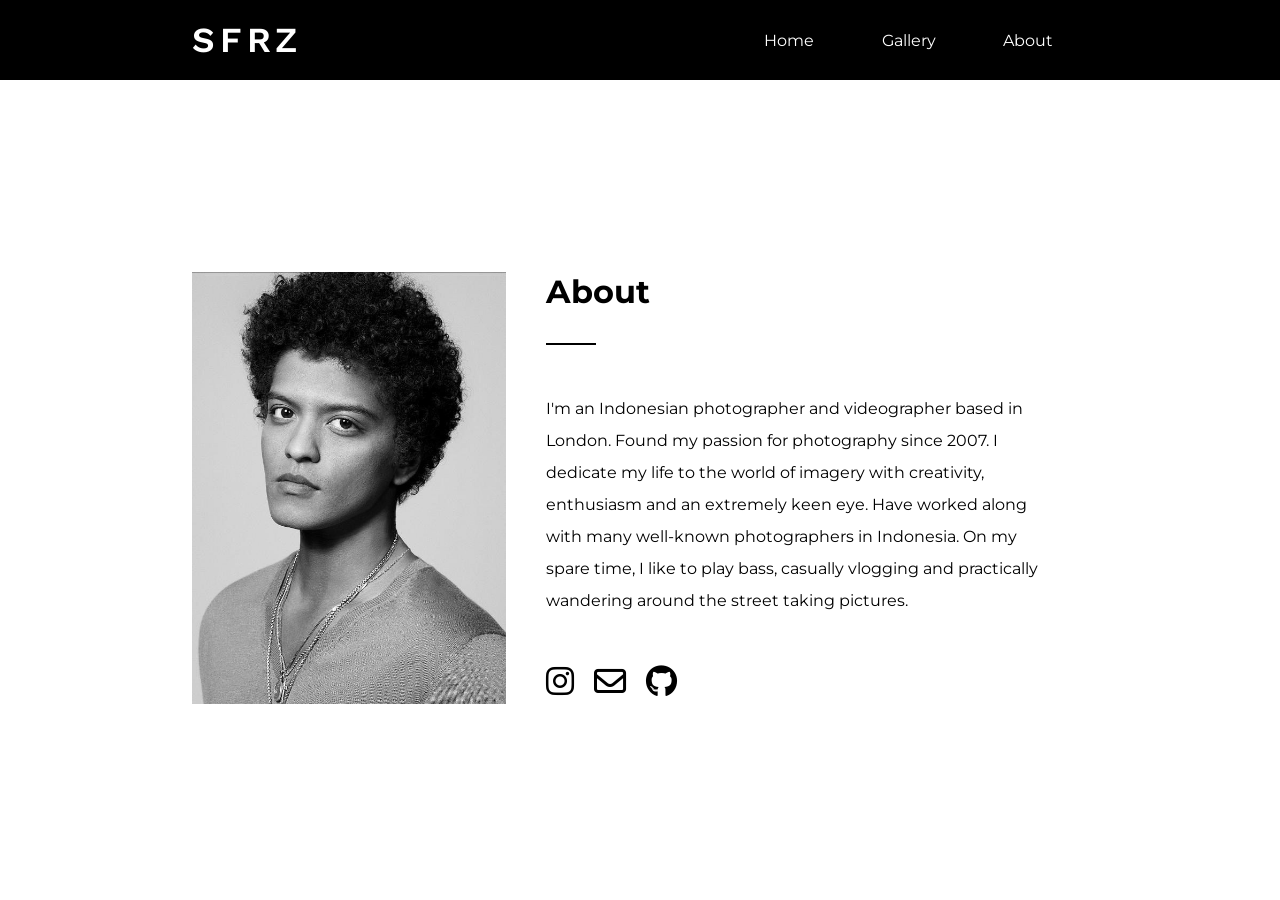
==== about.html @ ab12ffb9 "Update navigation link" ====
<!DOCTYPE html>
<html lang="en">

<head>
    <meta charset="UTF-8">
    <meta name="viewport" content="width=device-width, initial-scale=1.0">
    <title>SFRZ</title>
    <link rel="preconnect" href="https://fonts.googleapis.com">
    <link rel="preconnect" href="https://fonts.gstatic.com" crossorigin>
    <link href="https://fonts.googleapis.com/css2?family=Montserrat:ital,wght@0,100..900;1,100..900&display=swap"
        rel="stylesheet">
    <link href="https://fonts.googleapis.com/css2?family=Work+Sans:wght@100..900&display=swap" rel="stylesheet">
    <link rel="stylesheet" href="https://cdnjs.cloudflare.com/ajax/libs/font-awesome/6.6.0/css/all.min.css"
        integrity="sha512-Kc323vGBEqzTmouAECnVceyQqyqdsSiqLQISBL29aUW4U/M7pSPA/gEUZQqv1cwx4OnYxTxve5UMg5GT6L4JJg=="
        crossorigin="anonymous" referrerpolicy="no-referrer" />
    <link rel="stylesheet" href="style_about.css">
</head>

<body>
    <header>
        <nav class="navbar">
            <div class="navbar-container">
                <div class="logo-and-toggler">
                    <a class="logo" href="index.html">SFRZ</a>
                    <button type="button" class="navmenu-toggler" id="navmenu-toggler">
                        <i class="fas fa-bars"></i>
                    </button>
                </div>
                <div class="collapsable-nav nav-collapse">
                    <ul class="navmenu">
                        <li class="nav-item">
                            <a href="/sfrz-gallery/index.html" class="nav-link">Home</a>
                        </li>
                        <li class="nav-item">
                            <a href="/sfrz-gallery/gallery.html" class="nav-link">Gallery</a>
                        </li>
                        <li class="nav-item">
                            <a href="/sfrz-gallery/about.html" class="nav-link">About</a>
                        </li>
                    </ul>
                </div>
            </div>
        </nav>
    </header>
    <main>
        <div class="main-container">
            <div class="img-container">
                <div class="img-wrapper">
                    <img src="/img/about.jpg" alt="">
                </div>
            </div>
            <div class="text-container">
                <h1 class="about-title">About</h1>
                <hr class="about-divider">
                <p class="about-content">I'm an Indonesian photographer and videographer based in London. Found my
                    passion for photography since 2007. I dedicate my life to the world of imagery with creativity,
                    enthusiasm and an extremely keen eye. Have worked along with many well-known photographers in
                    Indonesia. On my spare time, I like to play bass, casually vlogging and practically wandering around
                    the street taking pictures.</p>
                <div class="social-media">
                    <i class="fa-brands fa-instagram fa-2x"></i>
                    <i class="fa-regular fa-envelope fa-2x"></i>
                    <i class="fa-brands fa-github fa-2x"></i>
                </div>
            </div>
        </div>
    </main>
    <script src="script.js"></script>
</body>

</html>
---- style_about.css ----
* {
    margin: 0;
    padding: 0;
    box-sizing: border-box;
}

:root{
    
}

/* Default */
h1, h2, h3, h4, h5, h6, p, a {
    font-family: "Montserrat", Helvetica, Arial, sans-serif; 
    font-optical-sizing: auto;
    font-style: normal;
}

a {
    text-decoration: none;
    color: black;
}

body {
    margin-top: 80px;
    height: calc(100vh - 80px);
}

.navbar {
    background-color: black;
    position: fixed;
    top: 0;
    width: 100%;
    height: 80px;
    z-index: 999;
}

.navbar-container {
    height: 100%;
}

.logo-and-toggler {
    display: flex;
    justify-content: space-around;
    align-items: center;
    height: 100%;
}

.logo {
    font-family: "Work Sans", sans-serif;
    font-optical-sizing: auto;
    font-weight: 600;
    font-style: normal;
    color: white;
    font-size: 2.2rem;
    letter-spacing: 0.3rem;
}

.navmenu-toggler {
    border: none;
    background: none;
    color: white;
    font-size: 1.5rem;
    padding: 0.3rem 0.5rem;
    border-radius: 0.3rem;
    cursor:pointer;
}

.navmenu-toggler:hover {
    color: black;
    background-color: white;
    transition: all 0.4s ease;
}

.collapsable-nav{
    overflow:scroll;
    transition: all 0.5s ease;
}

.nav-collapse {
    height: 0;
}

.nav-show {
    height: 180px;
}

.navmenu {
    background-color: rgb(86, 86, 86);
    height: 100%;
    display: flex;
    flex-direction: column;
    justify-content: space-around;
}

.nav-item {
    list-style-type: none;
    height: 100%;
    width: 100%;
}

.nav-link{
    color: white;
    height: 100%;
    width: 100%;
    display: flex;
    align-items: center;
    justify-content: center;
}

.nav-link:hover {
    background-color: grey;
}

.wave {
    position: fixed;
    border: 2px solid rgba(0, 0, 0, 0.134);
    border-radius: 50%;
}

.wave-1 {
    height: 700px;
    width: 750px;
    transform-origin: 50% 45%;
    top: -550px;
    left: -350px;
    animation: drift 20000ms infinite linear;
}

.wave-2 {
    height: 750px;
    width: 700px;
    transform-origin: 45 50%;
    top: -550px;
    left: -420px;
    animation: drift 22000ms infinite linear;
}

.main-container {
   width: 100%;
   margin: auto;
}


/* For Landscape Tablet and Up  */
@media only screen and (min-width: 768px) {
    body {
    }

    /* Navbar on Desktop */
    .navbar {
    }

    .navbar-container {
        display: flex;
        justify-content: space-between;
        align-items: center;
        height: 100%;
        width: 70%;
        margin: auto;
    }

    .navmenu-toggler {
        display: none;
    }

    .collapsable-nav {
        overflow: visible;
        width: 40%;
        height: 100%;
    }

    .navmenu {
        flex-direction: row;
        background-color: inherit;
    }

    .wave-1 {
        top: -400px;
        left: -250px;
    }
    
    .wave-2 {
        top: -400px;
        left: -350px;
    }

    /* Main Content */
    main {
        height: 100%;
    }
    
    .main-container {
        display: grid;
        grid-template-columns: 35% 65%;
        align-content: center;
        width: 70%;
        height: 100%;
    }

    .img-container {

    }

    .img-wrapper {
    }
    
    .img-wrapper img{
        width: 100%;
        height: auto;
    }

    .text-container {
        padding: 0 40px;
    }

    .about-title {
        margin-bottom: 20px;
    }

    .about-divider {
        width: 50px;
        border: 1px solid black;
        margin-top: 2rem;
        margin-bottom: 3rem;
    }

    .about-content {
        line-height: 2rem;
    }

    .social-media {
        margin-top: 3rem;
    }

    .social-media i {
        margin-right: 1rem;
    }

}


@keyframes slide-y {
    from {
        transform: translateY(0);
    }
    to {
        transform: translateY(-100%);
    }
}
@keyframes slide-x {
    from {
        transform: translateX(0);
    }
    to {
        transform: translateX(-100%);
    }
}

@keyframes drift {
    from { transform: rotate(0deg); }
    from { transform: rotate(360deg); }
  }
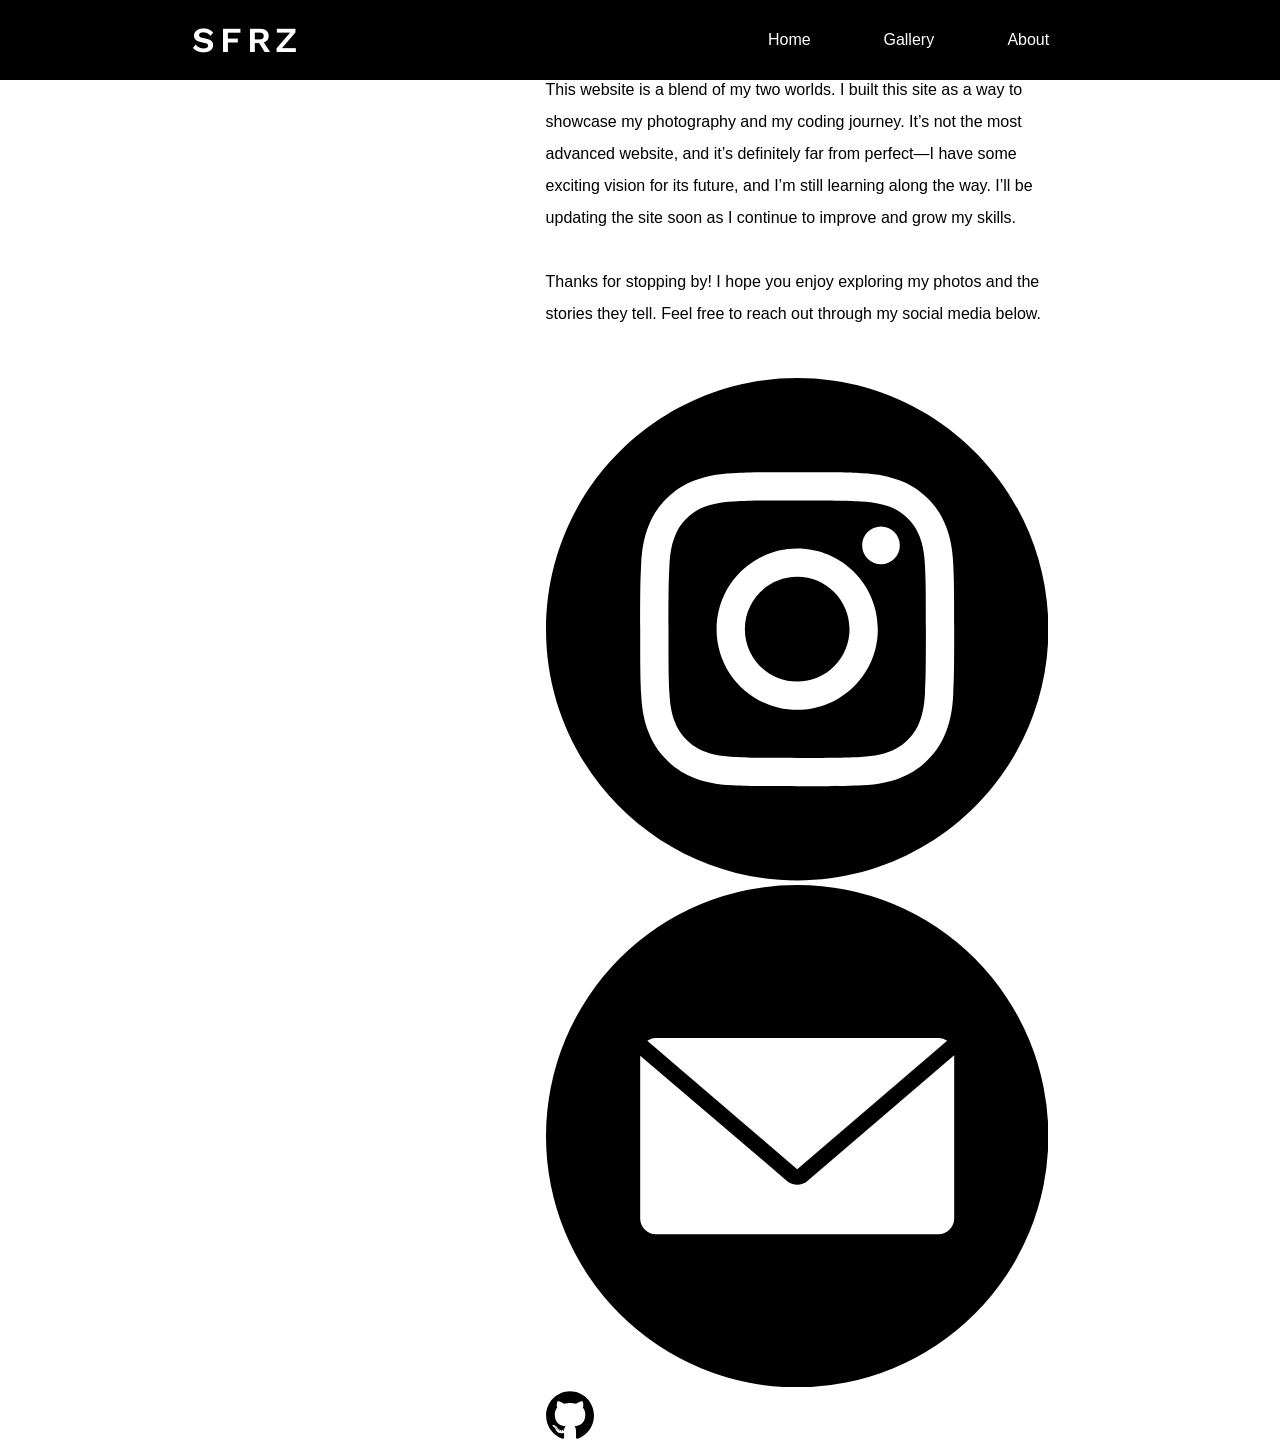
==== commit 1890e8b4: "Home page done, gallery page done, about page done. Commit before adding loading feature" ====
--- a/about.html
+++ b/about.html
@@ -7,12 +7,20 @@
     <title>SFRZ</title>
     <link rel="preconnect" href="https://fonts.googleapis.com">
     <link rel="preconnect" href="https://fonts.gstatic.com" crossorigin>
-    <link href="https://fonts.googleapis.com/css2?family=Montserrat:ital,wght@0,100..900;1,100..900&display=swap"
-        rel="stylesheet">
+    <link rel="preload" as="style" href="https://fonts.googleapis.com/css2?family=Work+Sans:wght@100..900&display=swap">
     <link href="https://fonts.googleapis.com/css2?family=Work+Sans:wght@100..900&display=swap" rel="stylesheet">
+    <link rel="preload" as="style"
+        href="https://fonts.googleapis.com/css2?family=Inter:ital,opsz,wght@0,14..32,100..900;1,14..32,100..900&display=swap">
+    <link href="https://fonts.googleapis.com/css2?family=Inter:ital,opsz,wght@0,14..32,100..900;1,14..32,100..900&display=swap" rel="stylesheet">
     <link rel="stylesheet" href="https://cdnjs.cloudflare.com/ajax/libs/font-awesome/6.6.0/css/all.min.css"
-        integrity="sha512-Kc323vGBEqzTmouAECnVceyQqyqdsSiqLQISBL29aUW4U/M7pSPA/gEUZQqv1cwx4OnYxTxve5UMg5GT6L4JJg=="
-        crossorigin="anonymous" referrerpolicy="no-referrer" />
+        integrity="sha512-Kc323vGBEqzTmouAECnVceyQqyqdsSiqLQISBL29aUW4U/M7pSPA/gEUZQqv1cwx4OnYxTxve5UMg5GT6L4JJg==" crossorigin="anonymous"
+        referrerpolicy="no-referrer" />
+    <link rel="icon" type="image/png" href="assets/favicon/favicon-96x96.png" sizes="96x96" />
+    <link rel="icon" type="image/svg+xml" href="assets/favicon/favicon.svg" />
+    <link rel="shortcut icon" href="assets/favicon/favicon.ico" />
+    <link rel="apple-touch-icon" sizes="180x180" href="assets/favicon/apple-touch-icon.png" />
+    <meta name="apple-mobile-web-app-title" content="SFRZ" />
+    <link rel="manifest" href="assets/favicon/site.webmanifest" />
     <link rel="stylesheet" href="style_about.css">
 </head>
 
@@ -29,13 +37,13 @@
                 <div class="collapsable-nav nav-collapse">
                     <ul class="navmenu">
                         <li class="nav-item">
-                            <a href="/sfrz-gallery/index.html" class="nav-link">Home</a>
+                            <a href="/index.html" class="nav-link">Home</a>
                         </li>
                         <li class="nav-item">
-                            <a href="/sfrz-gallery/gallery.html" class="nav-link">Gallery</a>
+                            <a href="/gallery.html" class="nav-link">Gallery</a>
                         </li>
                         <li class="nav-item">
-                            <a href="/sfrz-gallery/about.html" class="nav-link">About</a>
+                            <a href="/about.html" class="nav-link">About</a>
                         </li>
                     </ul>
                 </div>
@@ -46,21 +54,91 @@
         <div class="main-container">
             <div class="img-container">
                 <div class="img-wrapper">
-                    <img src="/img/about.jpg" alt="">
+                    <img src="/assets/img/about.jpg" alt="">
                 </div>
             </div>
             <div class="text-container">
-                <h1 class="about-title">About</h1>
-                <hr class="about-divider">
-                <p class="about-content">I'm an Indonesian photographer and videographer based in London. Found my
-                    passion for photography since 2007. I dedicate my life to the world of imagery with creativity,
-                    enthusiasm and an extremely keen eye. Have worked along with many well-known photographers in
-                    Indonesia. On my spare time, I like to play bass, casually vlogging and practically wandering around
-                    the street taking pictures.</p>
+                <h1 class="about-title">about</h1>
+                <p class="about-content">Hi, I’m Andi <span style="font-weight: 600;">Fikri</span> Safaraz — a software engineer by profession and a
+                    photographer by passion from a little district called Paser in East Kalimantan, Indonesia. My journey in photography truly began
+                    during my years studying Informatics Engineering at Brawijaya University in Malang. Between classes and projects, I found myself
+                    reaching for my camera in my free time—and it became a way for me to see the world differently, appreciating the beauty in both
+                    the grand and the mundane.
+                    <br><br>
+                    I’m particularly drawn to capturing candid moments—strangers going about their daily lives. There’s something so fascinating about
+                    capturing those unspoken stories—wondering what’s on their mind, what challenges they’re facing, or what adventures life has taken
+                    them on. It’s a constant reminder of the shared yet unique experiences that make life so fascinating.
+                    <br><br>
+                    This website is a blend of my two worlds. I built this site as a way to showcase my photography and my coding journey. It’s not
+                    the most advanced website, and it’s definitely far from perfect—I have some exciting vision for its future, and I’m still learning
+                    along the way. I’ll be updating the site soon as I continue to improve and grow my skills.
+                    <br><br>
+                    Thanks for stopping by! I hope you enjoy exploring my photos and the stories they tell. Feel free to reach out through my social
+                    media below.
+                </p>
                 <div class="social-media">
-                    <i class="fa-brands fa-instagram fa-2x"></i>
-                    <i class="fa-regular fa-envelope fa-2x"></i>
-                    <i class="fa-brands fa-github fa-2x"></i>
+                    <div class="social-media-wrapper">
+                        <a target="_blank" href="https://www.instagram.com/safaraz_/">
+                            <svg height="100%" style="fill-rule:evenodd;clip-rule:evenodd;stroke-linejoin:round;stroke-miterlimit:2;" version="1.1"
+                                viewBox="0 0 512 512" width="100%" xml:space="preserve" xmlns="http://www.w3.org/2000/svg"
+                                xmlns:serif="http://www.serif.com/" xmlns:xlink="http://www.w3.org/1999/xlink">
+                                <path
+                                    d="M256,0c141.29,0 256,114.71 256,256c0,141.29 -114.71,256 -256,256c-141.29,0 -256,-114.71 -256,-256c0,-141.29 114.71,-256 256,-256Zm0,96c-43.453,0 -48.902,0.184 -65.968,0.963c-17.03,0.777 -28.661,3.482 -38.839,7.437c-10.521,4.089 -19.444,9.56 -28.339,18.455c-8.895,8.895 -14.366,17.818 -18.455,28.339c-3.955,10.177 -6.659,21.808 -7.437,38.838c-0.778,17.066 -0.962,22.515 -0.962,65.968c0,43.453 0.184,48.902 0.962,65.968c0.778,17.03 3.482,28.661 7.437,38.838c4.089,10.521 9.56,19.444 18.455,28.34c8.895,8.895 17.818,14.366 28.339,18.455c10.178,3.954 21.809,6.659 38.839,7.436c17.066,0.779 22.515,0.963 65.968,0.963c43.453,0 48.902,-0.184 65.968,-0.963c17.03,-0.777 28.661,-3.482 38.838,-7.436c10.521,-4.089 19.444,-9.56 28.34,-18.455c8.895,-8.896 14.366,-17.819 18.455,-28.34c3.954,-10.177 6.659,-21.808 7.436,-38.838c0.779,-17.066 0.963,-22.515 0.963,-65.968c0,-43.453 -0.184,-48.902 -0.963,-65.968c-0.777,-17.03 -3.482,-28.661 -7.436,-38.838c-4.089,-10.521 -9.56,-19.444 -18.455,-28.339c-8.896,-8.895 -17.819,-14.366 -28.34,-18.455c-10.177,-3.955 -21.808,-6.66 -38.838,-7.437c-17.066,-0.779 -22.515,-0.963 -65.968,-0.963Zm0,28.829c42.722,0 47.782,0.163 64.654,0.933c15.6,0.712 24.071,3.318 29.709,5.509c7.469,2.902 12.799,6.37 18.397,11.969c5.6,5.598 9.067,10.929 11.969,18.397c2.191,5.638 4.798,14.109 5.509,29.709c0.77,16.872 0.933,21.932 0.933,64.654c0,42.722 -0.163,47.782 -0.933,64.654c-0.711,15.6 -3.318,24.071 -5.509,29.709c-2.902,7.469 -6.369,12.799 -11.969,18.397c-5.598,5.6 -10.928,9.067 -18.397,11.969c-5.638,2.191 -14.109,4.798 -29.709,5.509c-16.869,0.77 -21.929,0.933 -64.654,0.933c-42.725,0 -47.784,-0.163 -64.654,-0.933c-15.6,-0.711 -24.071,-3.318 -29.709,-5.509c-7.469,-2.902 -12.799,-6.369 -18.398,-11.969c-5.599,-5.598 -9.066,-10.928 -11.968,-18.397c-2.191,-5.638 -4.798,-14.109 -5.51,-29.709c-0.77,-16.872 -0.932,-21.932 -0.932,-64.654c0,-42.722 0.162,-47.782 0.932,-64.654c0.712,-15.6 3.319,-24.071 5.51,-29.709c2.902,-7.468 6.369,-12.799 11.968,-18.397c5.599,-5.599 10.929,-9.067 18.398,-11.969c5.638,-2.191 14.109,-4.797 29.709,-5.509c16.872,-0.77 21.932,-0.933 64.654,-0.933Zm0,49.009c-45.377,0 -82.162,36.785 -82.162,82.162c0,45.377 36.785,82.162 82.162,82.162c45.377,0 82.162,-36.785 82.162,-82.162c0,-45.377 -36.785,-82.162 -82.162,-82.162Zm0,135.495c-29.455,0 -53.333,-23.878 -53.333,-53.333c0,-29.455 23.878,-53.333 53.333,-53.333c29.455,0 53.333,23.878 53.333,53.333c0,29.455 -23.878,53.333 -53.333,53.333Zm104.609,-138.741c0,10.604 -8.597,19.199 -19.201,19.199c-10.603,0 -19.199,-8.595 -19.199,-19.199c0,-10.604 8.596,-19.2 19.199,-19.2c10.604,0 19.201,8.596 19.201,19.2Z" />
+                            </svg>
+                        </a>
+                        <a href="mailto:afsafarazd@gmail.com">
+                            <svg id="Layer_1" style="enable-background:new 0 0 128 128;" version="1.1" viewBox="0 0 128 128" xml:space="preserve"
+                                xmlns="http://www.w3.org/2000/svg" xmlns:xlink="http://www.w3.org/1999/xlink">
+                                <g>
+                                    <circle cx="64" cy="64" r="64" />
+                                </g>
+                                <g>
+                                    <g>
+                                        <path class="st0" d="M64,28" fill="#FFFFFF" />
+                                    </g>
+                                </g>
+                                <g>
+                                    <g>
+                                        <path class="st0" d="M64,72.4l38.2-32.7c-0.6-0.4-1.4-0.7-2.2-0.7H28c-0.8,0-1.6,0.3-2.2,0.7L64,72.4z"
+                                            fill="#FFFFFF" />
+                                    </g>
+                                    <g>
+                                        <path class="st0"
+                                            d="M66.6,75.4c-1.5,1.3-3.7,1.3-5.2,0L24,43.5V85c0,2.2,1.8,4,4,4h72c2.2,0,4-1.8,4-4V43.4L66.6,75.4z"
+                                            fill="#FFFFFF" />
+                                    </g>
+                                </g>
+                            </svg>
+                        </a>
+                        <a target="_blank" href="https://github.com/af-safaraz">
+                            <svg width="48" height="48" viewBox="0 0 48 48" fill="none" xmlns="http://www.w3.org/2000/svg">
+                                <path fill-rule="evenodd" clip-rule="evenodd"
+                                    d="M24.0432 0.179932C10.8147 0.179932 0.0876465 11.0878 0.0876465 24.5445C0.0876465 35.3096 6.95165 44.4426 16.4699 47.6643C17.6671 47.8899 18.1067 47.1358 18.1067 46.4922C18.1067 45.9112 18.0845 43.9919 18.0742 41.956C11.4097 43.4299 10.0034 39.0812 10.0034 39.0812C8.9137 36.265 7.34358 35.5161 7.34358 35.5161C5.17009 34.0039 7.50742 34.035 7.50742 34.035C9.91297 34.2065 11.1796 36.5458 11.1796 36.5458C13.3162 40.2707 16.7837 39.1938 18.1507 38.5712C18.3657 36.9969 18.9866 35.9212 19.6716 35.3132C14.3508 34.6971 8.7574 32.6079 8.7574 23.2719C8.7574 20.6118 9.6932 18.4383 11.2256 16.732C10.9769 16.1179 10.1569 13.6402 11.4577 10.2841C11.4577 10.2841 13.4693 9.62928 18.0472 12.7816C19.9581 12.2418 22.0074 11.971 24.0432 11.9618C26.0791 11.971 28.13 12.2418 30.0444 12.7816C34.6167 9.62928 36.6256 10.2841 36.6256 10.2841C37.9295 13.6402 37.1091 16.1179 36.8604 16.732C38.3964 18.4383 39.3259 20.6118 39.3259 23.2719C39.3259 32.6301 33.7218 34.6906 28.3874 35.2938C29.2467 36.0499 30.0123 37.5327 30.0123 39.8059C30.0123 43.0655 29.9845 45.6893 29.9845 46.4922C29.9845 47.1406 30.4157 47.9003 31.63 47.6611C41.1431 44.4357 47.9984 35.3059 47.9984 24.5445C47.9984 11.0878 37.273 0.179932 24.0432 0.179932Z"
+                                    fill="black" />
+                                <path fill-rule="evenodd" clip-rule="evenodd"
+                                    d="M9.16084 35.1623C9.10808 35.2837 8.92084 35.3196 8.75026 35.2365C8.57651 35.157 8.47892 34.992 8.53525 34.8706C8.58682 34.7459 8.77446 34.7116 8.94781 34.7943C9.12196 34.8742 9.22113 35.0408 9.16084 35.1623Z"
+                                    fill="black" />
+                                <path fill-rule="evenodd" clip-rule="evenodd"
+                                    d="M10.1312 36.263C10.0169 36.3707 9.79356 36.3207 9.64203 36.1504C9.48533 35.9805 9.45598 35.7534 9.57181 35.644C9.68963 35.5363 9.90622 35.5867 10.0633 35.7566C10.22 35.9285 10.2506 36.154 10.1312 36.263Z"
+                                    fill="black" />
+                                <path fill-rule="evenodd" clip-rule="evenodd"
+                                    d="M11.0757 37.6662C10.9289 37.7699 10.6889 37.6727 10.5405 37.456C10.3938 37.2394 10.3938 36.9795 10.5437 36.8754C10.6925 36.7713 10.9289 36.8649 11.0793 37.08C11.2256 37.2999 11.2256 37.5601 11.0757 37.6662Z"
+                                    fill="black" />
+                                <path fill-rule="evenodd" clip-rule="evenodd"
+                                    d="M12.3697 39.0219C12.2384 39.1692 11.9587 39.1296 11.754 38.9287C11.5446 38.7322 11.4863 38.4534 11.618 38.3062C11.7509 38.1585 12.0321 38.2 12.2384 38.3994C12.4463 38.5954 12.5097 38.8763 12.3697 39.0219Z"
+                                    fill="black" />
+                                <path fill-rule="evenodd" clip-rule="evenodd"
+                                    d="M14.1548 39.8091C14.0969 39.9999 13.8275 40.0867 13.5562 40.0056C13.2853 39.9221 13.1079 39.6985 13.1627 39.5057C13.219 39.3136 13.4896 39.2232 13.7629 39.31C14.0334 39.3931 14.2112 39.615 14.1548 39.8091Z"
+                                    fill="black" />
+                                <path fill-rule="evenodd" clip-rule="evenodd"
+                                    d="M16.1153 39.9552C16.122 40.1561 15.8919 40.3227 15.6071 40.3259C15.3207 40.3328 15.089 40.1702 15.0859 39.9725C15.0859 39.7696 15.3108 39.6045 15.5972 39.5997C15.882 39.594 16.1153 39.7554 16.1153 39.9552Z"
+                                    fill="black" />
+                                <path fill-rule="evenodd" clip-rule="evenodd"
+                                    d="M17.9397 39.6392C17.9738 39.8353 17.7758 40.0367 17.493 40.0899C17.2149 40.142 16.9575 40.0209 16.9222 39.8264C16.8876 39.6255 17.0892 39.4242 17.3669 39.3721C17.6501 39.3221 17.9036 39.4399 17.9397 39.6392Z"
+                                    fill="black" />
+                            </svg>
+                        </a>
+                    </div>
                 </div>
             </div>
         </div>
@@ -68,4 +146,4 @@
     <script src="script.js"></script>
 </body>
 
-</html>
+</html>
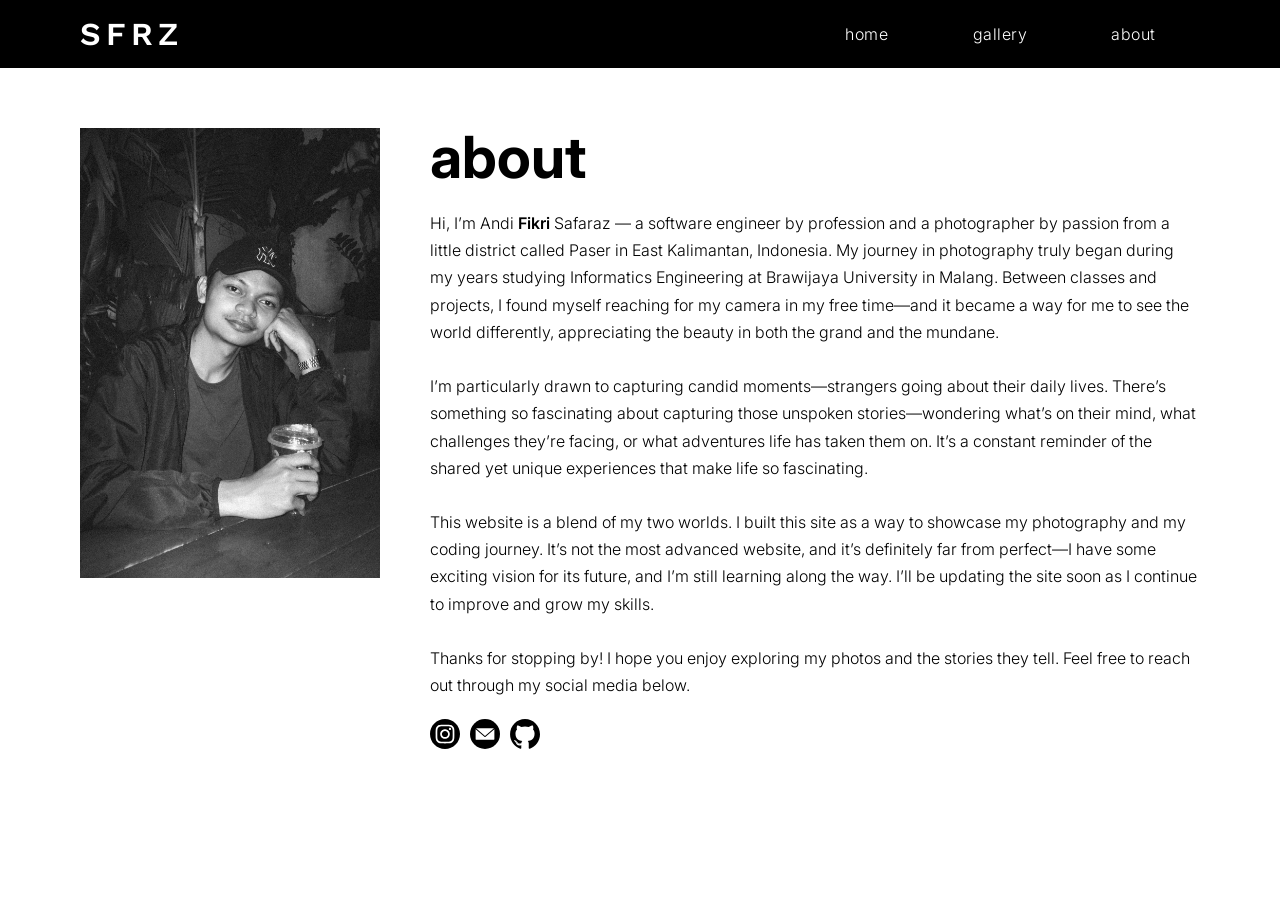
==== commit 64936f62: "Loading on Home and About done, fix lightbox bug" ====
--- a/about.html
+++ b/about.html
@@ -53,7 +53,7 @@
     <main>
         <div class="main-container">
             <div class="img-container">
-                <div class="img-wrapper">
+                <div class="img-wrapper img-skeleton">
                     <img src="/assets/img/about.jpg" alt="">
                 </div>
             </div>
--- a/style_about.css
+++ b/style_about.css
@@ -1,262 +1,377 @@
 * {
-    margin: 0;
+  margin: 0;
+  padding: 0;
+  box-sizing: border-box;
+}
+
+:root {
+}
+
+/* Default */
+h1,
+h2,
+h3,
+h4,
+h5,
+h6,
+p,
+a {
+  font-family: "Inter", Helvetica, Arial, sans-serif;
+  font-optical-sizing: auto;
+  font-style: normal;
+}
+
+a {
+  text-decoration: none;
+  color: black;
+}
+
+body {
+  margin-top: 56px;
+  height: calc(100vh - 56px);
+}
+
+/* Navbar */
+.navbar {
+  position: fixed;
+  top: 0;
+  width: 100%;
+  height: 56px;
+  z-index: 999;
+  background-color: black;
+}
+
+.navbar-container {
+  height: 100%;
+  width: 100%;
+}
+
+.logo-and-toggler {
+  display: flex;
+  justify-content: space-between;
+  align-items: center;
+  padding: 0 40px;
+  height: 100%;
+}
+
+.logo {
+  font-family: "Work Sans", sans-serif;
+  font-optical-sizing: auto;
+  font-weight: 600;
+  color: white;
+  font-size: 28px;
+  letter-spacing: 4px;
+}
+
+.navmenu-toggler {
+  border: none;
+  background: none;
+  color: white;
+  font-size: 24px;
+  padding: 5px 8px;
+  border-radius: 5px;
+  cursor: pointer;
+  -webkit-tap-highlight-color: transparent;
+}
+
+.navmenu-toggler:hover {
+  background-color: rgb(55, 55, 55);
+  transition: all 0.4s ease;
+}
+
+.navmenu-toggler:active {
+  color: black;
+  background-color: rgb(70, 70, 70);
+  transition: all 0.4s ease;
+}
+
+.collapsable-nav {
+  overflow: hidden;
+  transition: all 0.5s ease;
+}
+
+.nav-collapse {
+  height: 0;
+}
+
+.nav-show {
+  height: 180px;
+}
+
+.navmenu {
+  background-color: rgb(55, 55, 55);
+  height: 100%;
+  display: flex;
+  flex-direction: column;
+  justify-content: space-around;
+}
+
+.nav-item {
+  list-style-type: none;
+  height: 100%;
+  width: 100%;
+}
+
+.nav-link {
+  color: white;
+  height: 100%;
+  width: 100%;
+  display: flex;
+  align-items: center;
+  justify-content: center;
+  text-transform: lowercase;
+  letter-spacing: 0.5px;
+  font-weight: 300;
+  font-size: 16px;
+  /* font-size: 16px;
+    font-family: "Montserrat", Helvetica, Arial, sans-serif; */
+}
+
+.nav-link:hover {
+  background-color: grey;
+}
+
+.main-container {
+  height: fit-content;
+  width: 100%;
+  padding: 0 30px 60px 30px;
+  display: flex;
+  flex-direction: column;
+  justify-content: start;
+  align-items: center;
+}
+
+.img-container {
+  display: flex;
+  justify-content: center;
+  align-items: center;
+  flex-shrink: 0;
+  padding: 30px;
+}
+
+.img-wrapper {
+  width: clamp(0px, 100%, 300px);
+  aspect-ratio: 1 / 1;
+}
+
+.img-wrapper img {
+  display: block;
+  object-fit: cover;
+  object-position: 0% 30%;
+  height: 100%;
+  width: 100%;
+  filter: grayscale(1) brightness(105%);
+  -webkit-filter: grayscale(1) brightness(105%);
+  transition: all 1s ease;
+  opacity: 0;
+}
+
+.img-wrapper.loaded img {
+  opacity: 1;
+}
+
+.img-wrapper img:hover {
+  filter: grayscale(0) brightness(100%);
+  -webkit-filter: grayscale(0) brightness(100%);
+}
+
+.img-skeleton {
+  position: relative;
+  overflow: hidden;
+}
+
+.img-skeleton::before {
+  position: absolute;
+  top: 50%;
+  left: 50%;
+  transform: translate(-50%, -50%);
+  content: "";
+  background-color: #aaaaaa;
+  z-index: -1;
+  width: 100%;
+  height: 100%;
+}
+
+.img-skeleton::after {
+  position: absolute;
+  inset: 0;
+  transform: translateX(-100%);
+  background-image: linear-gradient(
+    90deg,
+    rgba(255, 255, 255, 0) 0,
+    rgba(255, 255, 255, 0.2) 20%,
+    rgba(255, 255, 255, 0.6) 60%,
+    rgba(255, 255, 255, 0)
+  );
+  animation: shimmer 1.6s infinite;
+  content: "";
+  z-index: -1;
+}
+
+.text-container {
+  width: 100%;
+  flex-grow: 1;
+}
+
+.about-content {
+  margin-top: 16px;
+  font-weight: 300;
+  font-size: 14px;
+  line-height: 22.4px;
+}
+
+.social-media {
+  margin-top: 20px;
+  width: 100%;
+}
+
+.social-media-wrapper {
+  width: 100%;
+  height: 30px;
+  display: flex;
+  align-items: center;
+  justify-content: start;
+}
+
+.social-media-wrapper a {
+  height: 100%;
+  width: 30px;
+  margin-right: 10px;
+}
+
+.social-media-wrapper svg {
+  width: 100%;
+  height: 100%;
+}
+
+/* For Landscape Tablet and Up  */
+@media only screen and (min-width: 768px) {
+  body {
+    margin-top: 68px;
+    height: calc(100vh - 68px);
+  }
+
+  /* Navbar on Desktop */
+  .navbar {
+    height: 68px;
+    display: flex;
+    justify-content: center;
+  }
+
+  .navbar-container {
+    max-width: 1200px;
+    display: flex;
+    justify-content: space-between;
+    align-items: center;
+  }
+
+  .logo {
+    font-size: 32px;
+    letter-spacing: 5px;
+  }
+
+  .navmenu-toggler {
+    display: none;
+  }
+
+  .collapsable-nav {
+    overflow: visible;
+    width: 40%;
+    height: 100%;
+    padding: 0 40px;
+  }
+
+  .navmenu {
+    flex-direction: row;
+    background-color: black;
+  }
+
+  .nav-link:hover {
+    background-color: rgb(31, 31, 31);
+  }
+
+  /* Main Content */
+  .main-container {
+    height: fit-content;
+    max-width: 1200px;
+    margin: auto;
+    padding: 60px 40px;
+    flex-direction: row;
+    align-items: start;
+  }
+
+  .img-container {
     padding: 0;
-    box-sizing: border-box;
-}
-
-:root{
-    
-}
-
-/* Default */
-h1, h2, h3, h4, h5, h6, p, a {
-    font-family: "Montserrat", Helvetica, Arial, sans-serif; 
-    font-optical-sizing: auto;
-    font-style: normal;
-}
-
-a {
-    text-decoration: none;
-    color: black;
-}
-
-body {
-    margin-top: 80px;
-    height: calc(100vh - 80px);
-}
-
-.navbar {
-    background-color: black;
-    position: fixed;
-    top: 0;
+    /* width: 300px; */
+    width: clamp(250px, 30%, 300px);
+    height: auto;
+    align-items: start;
+    transition: all 1s ease;
+  }
+
+  .img-wrapper {
     width: 100%;
-    height: 80px;
-    z-index: 999;
-}
-
-.navbar-container {
-    height: 100%;
-}
-
-.logo-and-toggler {
-    display: flex;
-    justify-content: space-around;
-    align-items: center;
-    height: 100%;
-}
-
-.logo {
-    font-family: "Work Sans", sans-serif;
-    font-optical-sizing: auto;
-    font-weight: 600;
-    font-style: normal;
-    color: white;
-    font-size: 2.2rem;
-    letter-spacing: 0.3rem;
-}
-
-.navmenu-toggler {
-    border: none;
-    background: none;
-    color: white;
-    font-size: 1.5rem;
-    padding: 0.3rem 0.5rem;
-    border-radius: 0.3rem;
-    cursor:pointer;
-}
-
-.navmenu-toggler:hover {
-    color: black;
-    background-color: white;
-    transition: all 0.4s ease;
-}
-
-.collapsable-nav{
-    overflow:scroll;
-    transition: all 0.5s ease;
-}
-
-.nav-collapse {
-    height: 0;
-}
-
-.nav-show {
-    height: 180px;
-}
-
-.navmenu {
-    background-color: rgb(86, 86, 86);
-    height: 100%;
+    aspect-ratio: auto;
+    height: auto;
+    flex-grow: 0;
+    flex-shrink: 1;
+  }
+
+  .img-wrapper img {
+    object-fit: fill;
+  }
+
+  .img-container:has(img:hover) {
+    width: 412px;
+  }
+
+  .text-container {
+    margin-left: 50px;
     display: flex;
     flex-direction: column;
-    justify-content: space-around;
-}
-
-.nav-item {
-    list-style-type: none;
-    height: 100%;
-    width: 100%;
-}
-
-.nav-link{
-    color: white;
-    height: 100%;
-    width: 100%;
-    display: flex;
-    align-items: center;
-    justify-content: center;
-}
-
-.nav-link:hover {
-    background-color: grey;
-}
-
-.wave {
-    position: fixed;
-    border: 2px solid rgba(0, 0, 0, 0.134);
-    border-radius: 50%;
-}
-
-.wave-1 {
-    height: 700px;
-    width: 750px;
-    transform-origin: 50% 45%;
-    top: -550px;
-    left: -350px;
-    animation: drift 20000ms infinite linear;
-}
-
-.wave-2 {
-    height: 750px;
-    width: 700px;
-    transform-origin: 45 50%;
-    top: -550px;
-    left: -420px;
-    animation: drift 22000ms infinite linear;
-}
-
-.main-container {
-   width: 100%;
-   margin: auto;
-}
-
-
-/* For Landscape Tablet and Up  */
-@media only screen and (min-width: 768px) {
-    body {
-    }
-
-    /* Navbar on Desktop */
-    .navbar {
-    }
-
-    .navbar-container {
-        display: flex;
-        justify-content: space-between;
-        align-items: center;
-        height: 100%;
-        width: 70%;
-        margin: auto;
-    }
-
-    .navmenu-toggler {
-        display: none;
-    }
-
-    .collapsable-nav {
-        overflow: visible;
-        width: 40%;
-        height: 100%;
-    }
-
-    .navmenu {
-        flex-direction: row;
-        background-color: inherit;
-    }
-
-    .wave-1 {
-        top: -400px;
-        left: -250px;
-    }
-    
-    .wave-2 {
-        top: -400px;
-        left: -350px;
-    }
-
-    /* Main Content */
-    main {
-        height: 100%;
-    }
-    
-    .main-container {
-        display: grid;
-        grid-template-columns: 35% 65%;
-        align-content: center;
-        width: 70%;
-        height: 100%;
-    }
-
-    .img-container {
-
-    }
-
-    .img-wrapper {
-    }
-    
-    .img-wrapper img{
-        width: 100%;
-        height: auto;
-    }
-
-    .text-container {
-        padding: 0 40px;
-    }
-
-    .about-title {
-        margin-bottom: 20px;
-    }
-
-    .about-divider {
-        width: 50px;
-        border: 1px solid black;
-        margin-top: 2rem;
-        margin-bottom: 3rem;
-    }
-
-    .about-content {
-        line-height: 2rem;
-    }
-
-    .social-media {
-        margin-top: 3rem;
-    }
-
-    .social-media i {
-        margin-right: 1rem;
-    }
-
-}
-
+    justify-content: start;
+    align-items: start;
+  }
+
+  .about-title {
+    font-size: 58px;
+    line-height: 58px;
+  }
+  .about-content {
+    margin-top: 24px;
+    font-size: 16px;
+    line-height: 27.2px;
+  }
+}
 
 @keyframes slide-y {
-    from {
-        transform: translateY(0);
-    }
-    to {
-        transform: translateY(-100%);
-    }
+  from {
+    transform: translateY(0);
+  }
+  to {
+    transform: translateY(-100%);
+  }
 }
 @keyframes slide-x {
-    from {
-        transform: translateX(0);
-    }
-    to {
-        transform: translateX(-100%);
-    }
+  from {
+    transform: translateX(0);
+  }
+  to {
+    transform: translateX(-100%);
+  }
 }
 
 @keyframes drift {
-    from { transform: rotate(0deg); }
-    from { transform: rotate(360deg); }
-  }+  from {
+    transform: rotate(0deg);
+  }
+  from {
+    transform: rotate(360deg);
+  }
+}
+
+@keyframes shimmer {
+  100% {
+    transform: translateX(100%);
+  }
+}
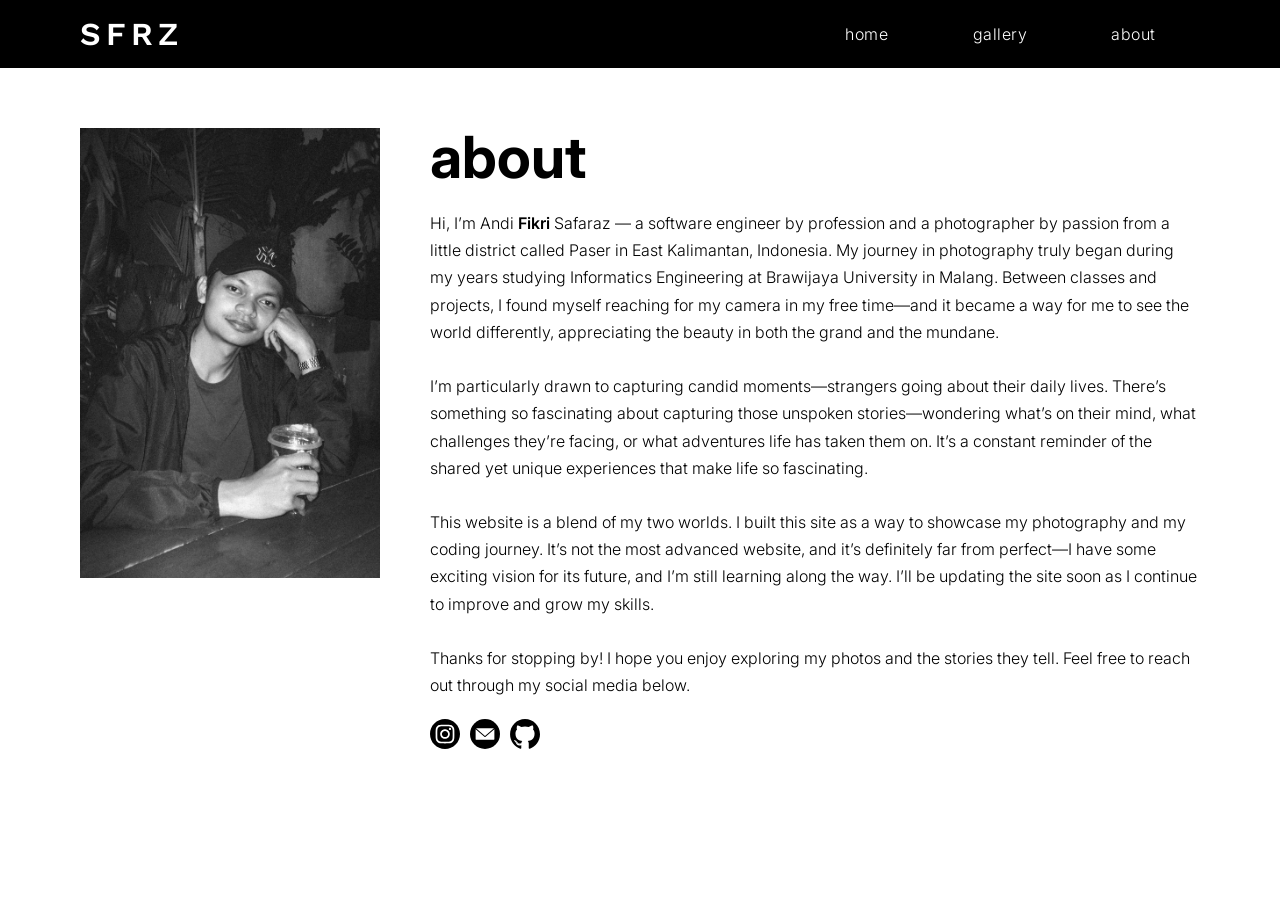
==== commit f94e3aa5: "Tidying up files and comment codes" ====
--- a/about.html
+++ b/about.html
@@ -15,13 +15,14 @@
     <link rel="stylesheet" href="https://cdnjs.cloudflare.com/ajax/libs/font-awesome/6.6.0/css/all.min.css"
         integrity="sha512-Kc323vGBEqzTmouAECnVceyQqyqdsSiqLQISBL29aUW4U/M7pSPA/gEUZQqv1cwx4OnYxTxve5UMg5GT6L4JJg==" crossorigin="anonymous"
         referrerpolicy="no-referrer" />
-    <link rel="icon" type="image/png" href="assets/favicon/favicon-96x96.png" sizes="96x96" />
-    <link rel="icon" type="image/svg+xml" href="assets/favicon/favicon.svg" />
-    <link rel="shortcut icon" href="assets/favicon/favicon.ico" />
-    <link rel="apple-touch-icon" sizes="180x180" href="assets/favicon/apple-touch-icon.png" />
+    <link rel="icon" type="image/png" href="/assets/favicon/favicon-96x96.png" sizes="96x96" />
+    <link rel="icon" type="image/svg+xml" href="/assets/favicon/favicon.svg" />
+    <link rel="shortcut icon" href="/assets/favicon/favicon.ico" />
+    <link rel="apple-touch-icon" sizes="180x180" href="/assets/favicon/apple-touch-icon.png" />
     <meta name="apple-mobile-web-app-title" content="SFRZ" />
-    <link rel="manifest" href="assets/favicon/site.webmanifest" />
-    <link rel="stylesheet" href="style_about.css">
+    <link rel="manifest" href="/assets/favicon/site.webmanifest" />
+    <link rel="stylesheet" href="/css/main.css">
+    <link rel="stylesheet" href="/css/about.css">
 </head>
 
 <body>
@@ -29,7 +30,7 @@
         <nav class="navbar">
             <div class="navbar-container">
                 <div class="logo-and-toggler">
-                    <a class="logo" href="index.html">SFRZ</a>
+                    <a class="logo" href="/index.html">SFRZ</a>
                     <button type="button" class="navmenu-toggler" id="navmenu-toggler">
                         <i class="fas fa-bars"></i>
                     </button>
@@ -143,7 +144,7 @@
             </div>
         </div>
     </main>
-    <script src="script.js"></script>
+    <script src="/js/main.js"></script>
 </body>
 
 </html>
--- a/css/main.css
+++ b/css/main.css
@@ -0,0 +1,179 @@
+* {
+  margin: 0;
+  padding: 0;
+  box-sizing: border-box;
+}
+
+/* Default */
+h1,
+h2,
+h3,
+h4,
+h5,
+h6,
+p,
+a {
+  font-family: "Inter", Helvetica, Arial, sans-serif;
+  font-optical-sizing: auto;
+  font-style: normal;
+}
+
+a {
+  text-decoration: none;
+  color: black;
+}
+
+body {
+  margin-top: 56px;
+  height: calc(100vh - 56px);
+}
+
+/* Navbar */
+.navbar {
+  position: fixed;
+  top: 0;
+  width: 100%;
+  height: 56px;
+  z-index: 999;
+  background-color: black;
+}
+
+.navbar-container {
+  height: 100%;
+  width: 100%;
+}
+
+.logo-and-toggler {
+  display: flex;
+  justify-content: space-between;
+  align-items: center;
+  padding: 0 40px;
+  height: 100%;
+}
+
+.logo {
+  font-family: "Work Sans", sans-serif;
+  font-optical-sizing: auto;
+  font-weight: 600;
+  color: white;
+  font-size: 28px;
+  letter-spacing: 4px;
+}
+
+.navmenu-toggler {
+  border: none;
+  background: none;
+  color: white;
+  font-size: 24px;
+  padding: 5px 8px;
+  border-radius: 5px;
+  cursor: pointer;
+  -webkit-tap-highlight-color: transparent;
+}
+
+.navmenu-toggler:hover {
+  background-color: rgb(55, 55, 55);
+  transition: all 0.4s ease;
+}
+
+.navmenu-toggler:active {
+  color: black;
+  background-color: rgb(70, 70, 70);
+  transition: all 0.4s ease;
+}
+
+.collapsable-nav {
+  overflow: hidden;
+  transition: all 0.5s ease;
+}
+
+.nav-collapse {
+  height: 0;
+}
+
+.nav-show {
+  height: 180px;
+}
+
+.navmenu {
+  background-color: rgb(55, 55, 55);
+  height: 100%;
+  display: flex;
+  flex-direction: column;
+  justify-content: space-around;
+}
+
+.nav-item {
+  list-style-type: none;
+  height: 100%;
+  width: 100%;
+}
+
+.nav-link {
+  color: white;
+  height: 100%;
+  width: 100%;
+  display: flex;
+  align-items: center;
+  justify-content: center;
+  text-transform: lowercase;
+  letter-spacing: 0.5px;
+  font-weight: 300;
+  font-size: 16px;
+}
+
+.nav-link:hover {
+  background-color: grey;
+}
+
+@media only screen and (min-width: 768px) {
+  body {
+    margin-top: 68px;
+    height: calc(100vh - 68px);
+  }
+
+  /* Navbar */
+  .navbar {
+    height: 68px;
+    display: flex;
+    justify-content: center;
+  }
+
+  .navbar-container {
+    max-width: 1200px;
+    display: flex;
+    justify-content: space-between;
+    align-items: center;
+  }
+
+  .logo {
+    font-size: 32px;
+    letter-spacing: 5px;
+  }
+
+  .navmenu-toggler {
+    display: none;
+  }
+
+  .collapsable-nav {
+    overflow: visible;
+    width: 40%;
+    height: 100%;
+    padding: 0 40px;
+  }
+
+  .navmenu {
+    flex-direction: row;
+    background-color: black;
+  }
+
+  .nav-link:hover {
+    background-color: rgb(31, 31, 31);
+  }
+}
+
+@keyframes shimmer {
+  100% {
+    transform: translateX(100%);
+  }
+}
--- a/css/about.css
+++ b/css/about.css
@@ -0,0 +1,168 @@
+.main-container {
+  height: fit-content;
+  width: 100%;
+  padding: 0 30px 60px 30px;
+  display: flex;
+  flex-direction: column;
+  justify-content: start;
+  align-items: center;
+}
+
+.img-container {
+  display: flex;
+  justify-content: center;
+  align-items: center;
+  flex-shrink: 0;
+  padding: 30px;
+}
+
+.img-wrapper {
+  width: clamp(0px, 100%, 300px);
+  aspect-ratio: 1 / 1;
+}
+
+.img-wrapper img {
+  display: block;
+  object-fit: cover;
+  object-position: 0% 30%;
+  height: 100%;
+  width: 100%;
+  filter: grayscale(1) brightness(105%);
+  -webkit-filter: grayscale(1) brightness(105%);
+  transition: all 1s ease;
+  opacity: 0;
+}
+
+.img-wrapper.loaded img {
+  opacity: 1;
+}
+
+.img-wrapper img:hover {
+  filter: grayscale(0) brightness(100%);
+  -webkit-filter: grayscale(0) brightness(100%);
+}
+
+.img-skeleton {
+  position: relative;
+  overflow: hidden;
+}
+
+.img-skeleton::before {
+  position: absolute;
+  top: 50%;
+  left: 50%;
+  transform: translate(-50%, -50%);
+  content: "";
+  background-color: #aaaaaa;
+  z-index: -1;
+  width: 100%;
+  height: 100%;
+}
+
+.img-skeleton::after {
+  position: absolute;
+  inset: 0;
+  transform: translateX(-100%);
+  background-image: linear-gradient(
+    90deg,
+    rgba(255, 255, 255, 0) 0,
+    rgba(255, 255, 255, 0.2) 20%,
+    rgba(255, 255, 255, 0.6) 60%,
+    rgba(255, 255, 255, 0)
+  );
+  animation: shimmer 1.6s infinite;
+  content: "";
+  z-index: -1;
+}
+
+.text-container {
+  width: 100%;
+  flex-grow: 1;
+}
+
+.about-content {
+  margin-top: 16px;
+  font-weight: 300;
+  font-size: 14px;
+  line-height: 22.4px;
+}
+
+.social-media {
+  margin-top: 20px;
+  width: 100%;
+}
+
+.social-media-wrapper {
+  width: 100%;
+  height: 30px;
+  display: flex;
+  align-items: center;
+  justify-content: start;
+}
+
+.social-media-wrapper a {
+  height: 100%;
+  width: 30px;
+  margin-right: 10px;
+}
+
+.social-media-wrapper svg {
+  width: 100%;
+  height: 100%;
+}
+
+/* For Landscape Tablet and Up  */
+@media only screen and (min-width: 768px) {
+  /* Main Content */
+  .main-container {
+    height: fit-content;
+    max-width: 1200px;
+    margin: auto;
+    padding: 60px 40px;
+    flex-direction: row;
+    align-items: start;
+  }
+
+  .img-container {
+    padding: 0;
+    /* width: 300px; */
+    width: clamp(250px, 30%, 300px);
+    height: auto;
+    align-items: start;
+    transition: all 1s ease;
+  }
+
+  .img-wrapper {
+    width: 100%;
+    aspect-ratio: auto;
+    height: auto;
+    flex-grow: 0;
+    flex-shrink: 1;
+  }
+
+  .img-wrapper img {
+    object-fit: fill;
+  }
+
+  .img-container:has(img:hover) {
+    width: 412px;
+  }
+
+  .text-container {
+    margin-left: 50px;
+    display: flex;
+    flex-direction: column;
+    justify-content: start;
+    align-items: start;
+  }
+
+  .about-title {
+    font-size: 58px;
+    line-height: 58px;
+  }
+  .about-content {
+    margin-top: 24px;
+    font-size: 16px;
+    line-height: 27.2px;
+  }
+}
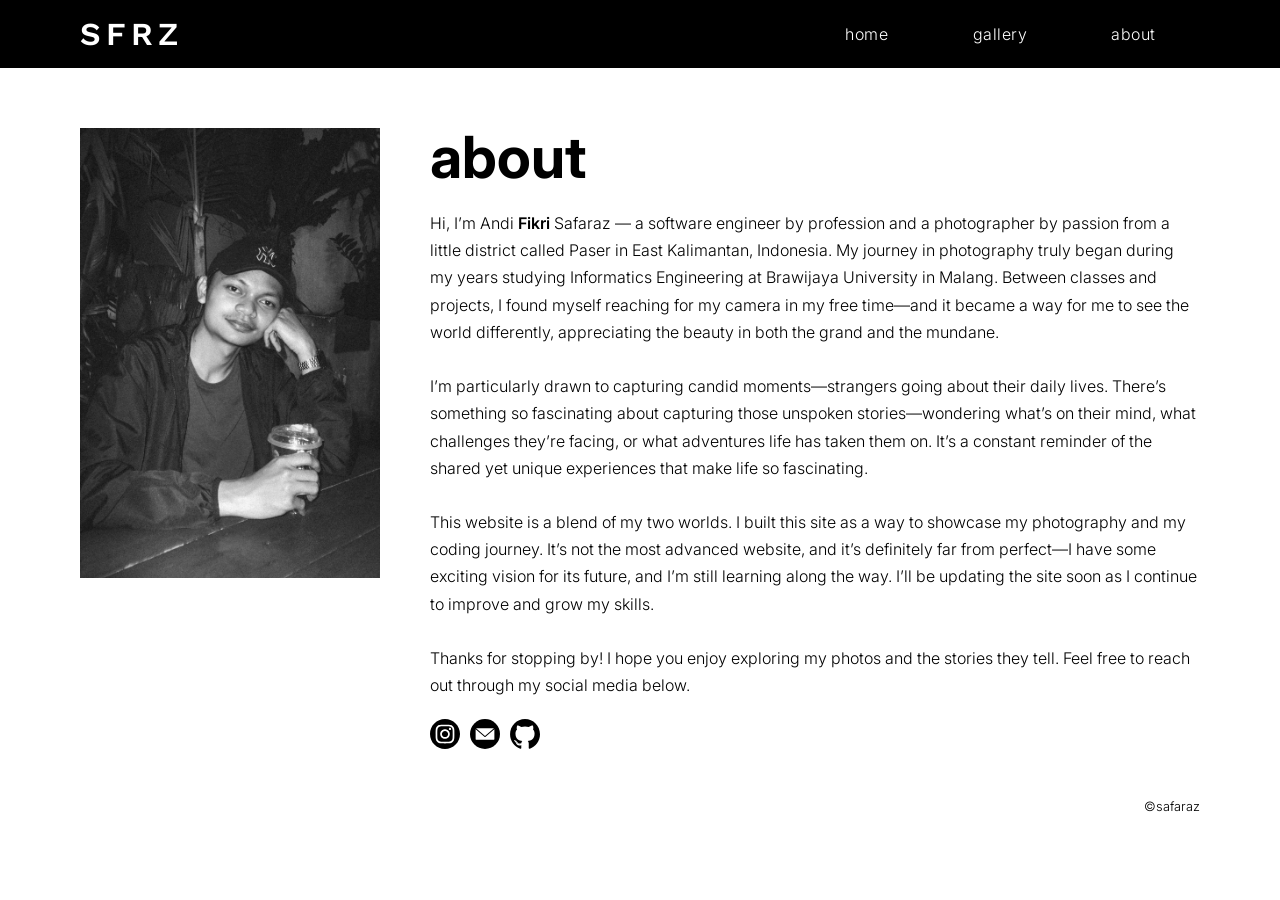
==== commit 35c551ca: "Added footer in about and gallery page" ====
--- a/about.html
+++ b/about.html
@@ -144,6 +144,11 @@
             </div>
         </div>
     </main>
+    <footer>
+        <div class="footer-container">
+            <p class="copyright">©safaraz</p>
+        </div>
+    </footer>
     <script src="/js/main.js"></script>
 </body>
 
--- a/css/about.css
+++ b/css/about.css
@@ -1,7 +1,7 @@
 .main-container {
   height: fit-content;
   width: 100%;
-  padding: 0 30px 60px 30px;
+  padding: 0 30px;
   display: flex;
   flex-direction: column;
   justify-content: start;
@@ -111,6 +111,17 @@
   height: 100%;
 }
 
+.footer-container {
+  display: flex;
+  justify-content: end;
+  align-items: center;
+  padding: 30px;
+  margin: auto;
+  max-width: 1200px;
+  font-weight: 300;
+  font-size: 12px;
+}
+
 /* For Landscape Tablet and Up  */
 @media only screen and (min-width: 768px) {
   /* Main Content */
@@ -118,7 +129,7 @@
     height: fit-content;
     max-width: 1200px;
     margin: auto;
-    padding: 60px 40px;
+    padding: 60px 40px 10px 40px;
     flex-direction: row;
     align-items: start;
   }
@@ -165,4 +176,9 @@
     font-size: 16px;
     line-height: 27.2px;
   }
+
+  .footer-container {
+    padding: 40px;
+    font-size: 0.8rem;
+  }
 }
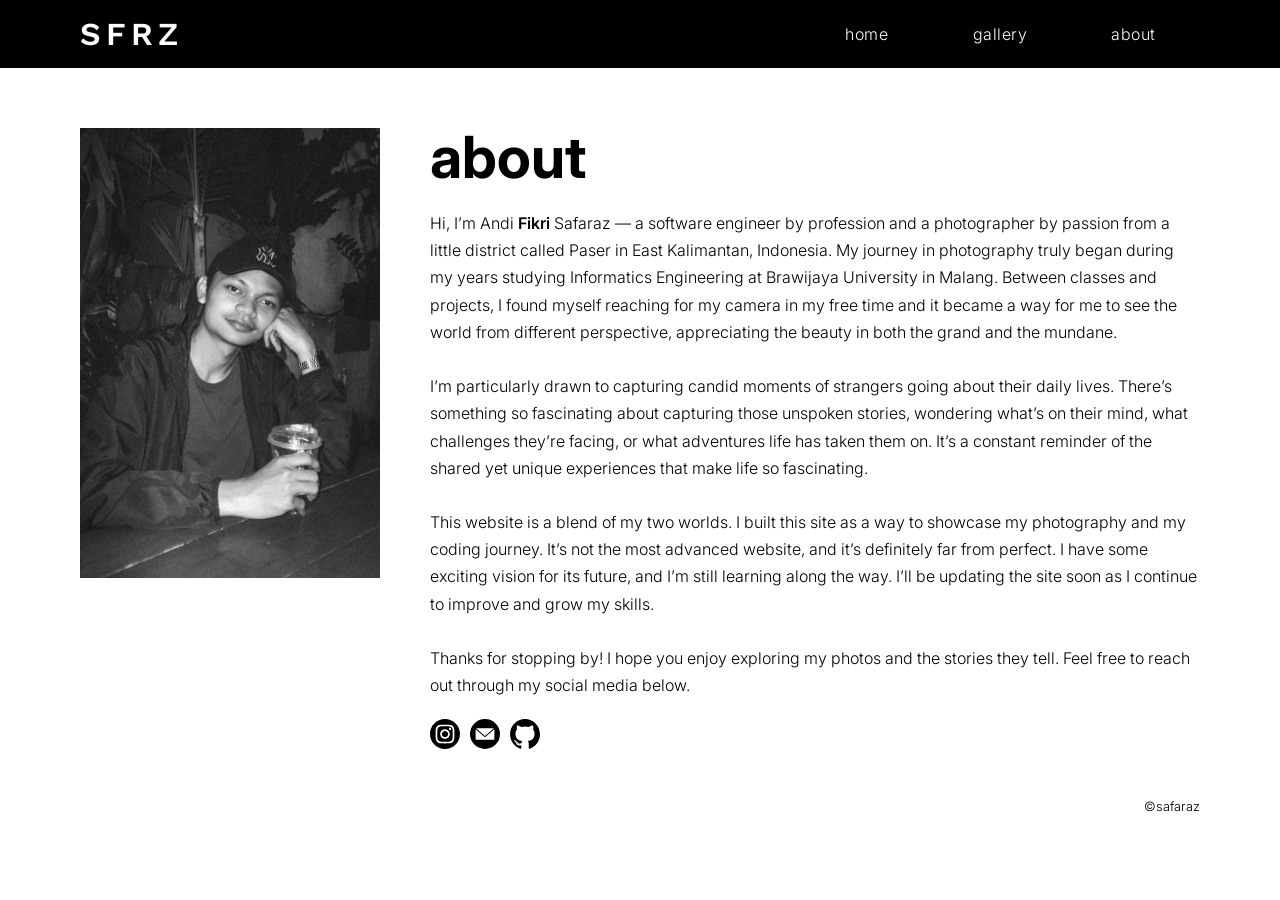
==== commit cec76dfa: "Update about.html" ====
--- a/about.html
+++ b/about.html
@@ -63,15 +63,15 @@
                 <p class="about-content">Hi, I’m Andi <span style="font-weight: 600;">Fikri</span> Safaraz — a software engineer by profession and a
                     photographer by passion from a little district called Paser in East Kalimantan, Indonesia. My journey in photography truly began
                     during my years studying Informatics Engineering at Brawijaya University in Malang. Between classes and projects, I found myself
-                    reaching for my camera in my free time—and it became a way for me to see the world differently, appreciating the beauty in both
+                    reaching for my camera in my free time and it became a way for me to see the world from different perspective, appreciating the beauty in both
                     the grand and the mundane.
                     <br><br>
-                    I’m particularly drawn to capturing candid moments—strangers going about their daily lives. There’s something so fascinating about
-                    capturing those unspoken stories—wondering what’s on their mind, what challenges they’re facing, or what adventures life has taken
+                    I’m particularly drawn to capturing candid moments of strangers going about their daily lives. There’s something so fascinating about
+                    capturing those unspoken stories, wondering what’s on their mind, what challenges they’re facing, or what adventures life has taken
                     them on. It’s a constant reminder of the shared yet unique experiences that make life so fascinating.
                     <br><br>
                     This website is a blend of my two worlds. I built this site as a way to showcase my photography and my coding journey. It’s not
-                    the most advanced website, and it’s definitely far from perfect—I have some exciting vision for its future, and I’m still learning
+                    the most advanced website, and it’s definitely far from perfect. I have some exciting vision for its future, and I’m still learning
                     along the way. I’ll be updating the site soon as I continue to improve and grow my skills.
                     <br><br>
                     Thanks for stopping by! I hope you enjoy exploring my photos and the stories they tell. Feel free to reach out through my social
@@ -152,4 +152,4 @@
     <script src="/js/main.js"></script>
 </body>
 
-</html>+</html>
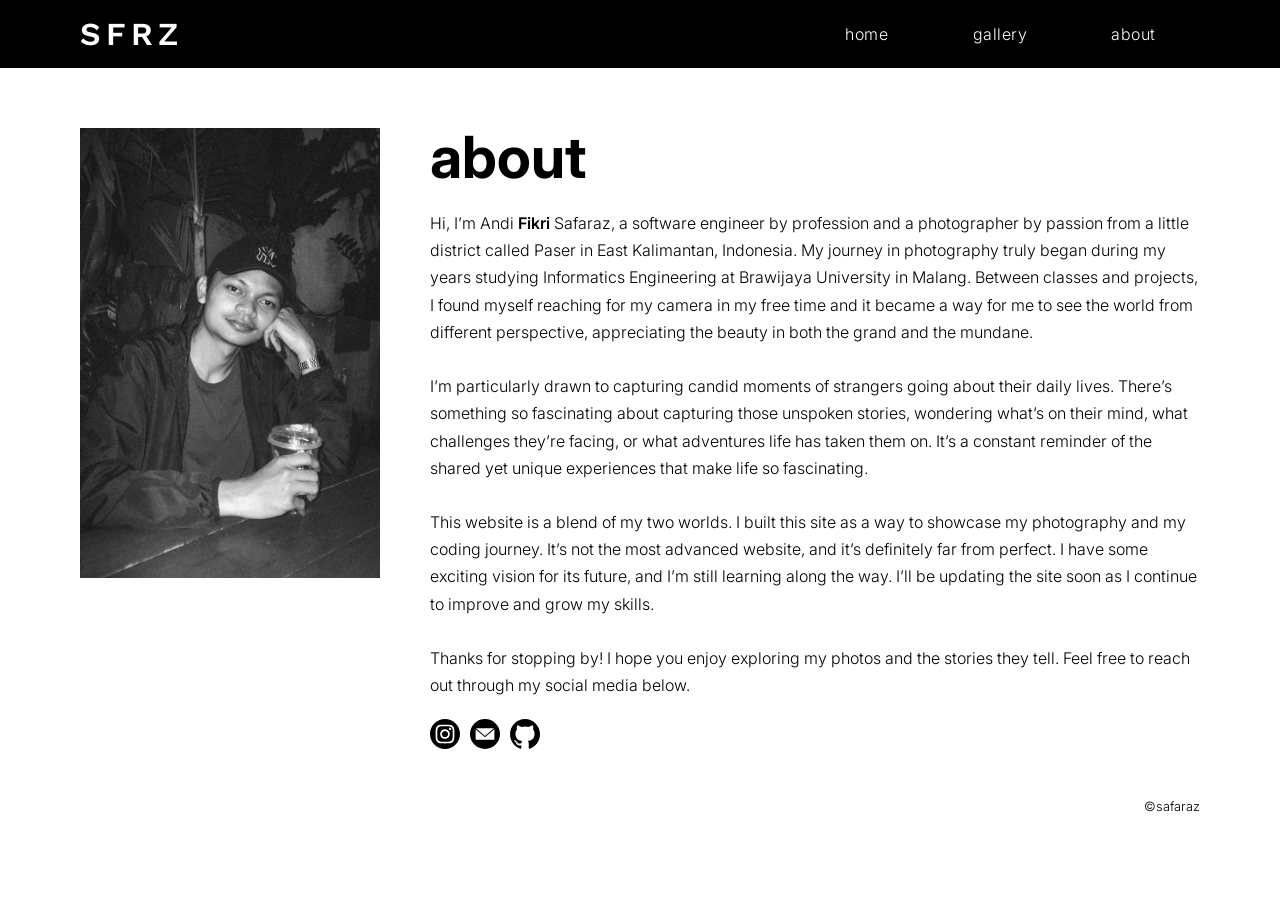
==== commit e4a90161: "Update about.html" ====
--- a/about.html
+++ b/about.html
@@ -60,7 +60,7 @@
             </div>
             <div class="text-container">
                 <h1 class="about-title">about</h1>
-                <p class="about-content">Hi, I’m Andi <span style="font-weight: 600;">Fikri</span> Safaraz — a software engineer by profession and a
+                <p class="about-content">Hi, I’m Andi <span style="font-weight: 600;">Fikri</span> Safaraz, a software engineer by profession and a
                     photographer by passion from a little district called Paser in East Kalimantan, Indonesia. My journey in photography truly began
                     during my years studying Informatics Engineering at Brawijaya University in Malang. Between classes and projects, I found myself
                     reaching for my camera in my free time and it became a way for me to see the world from different perspective, appreciating the beauty in both
